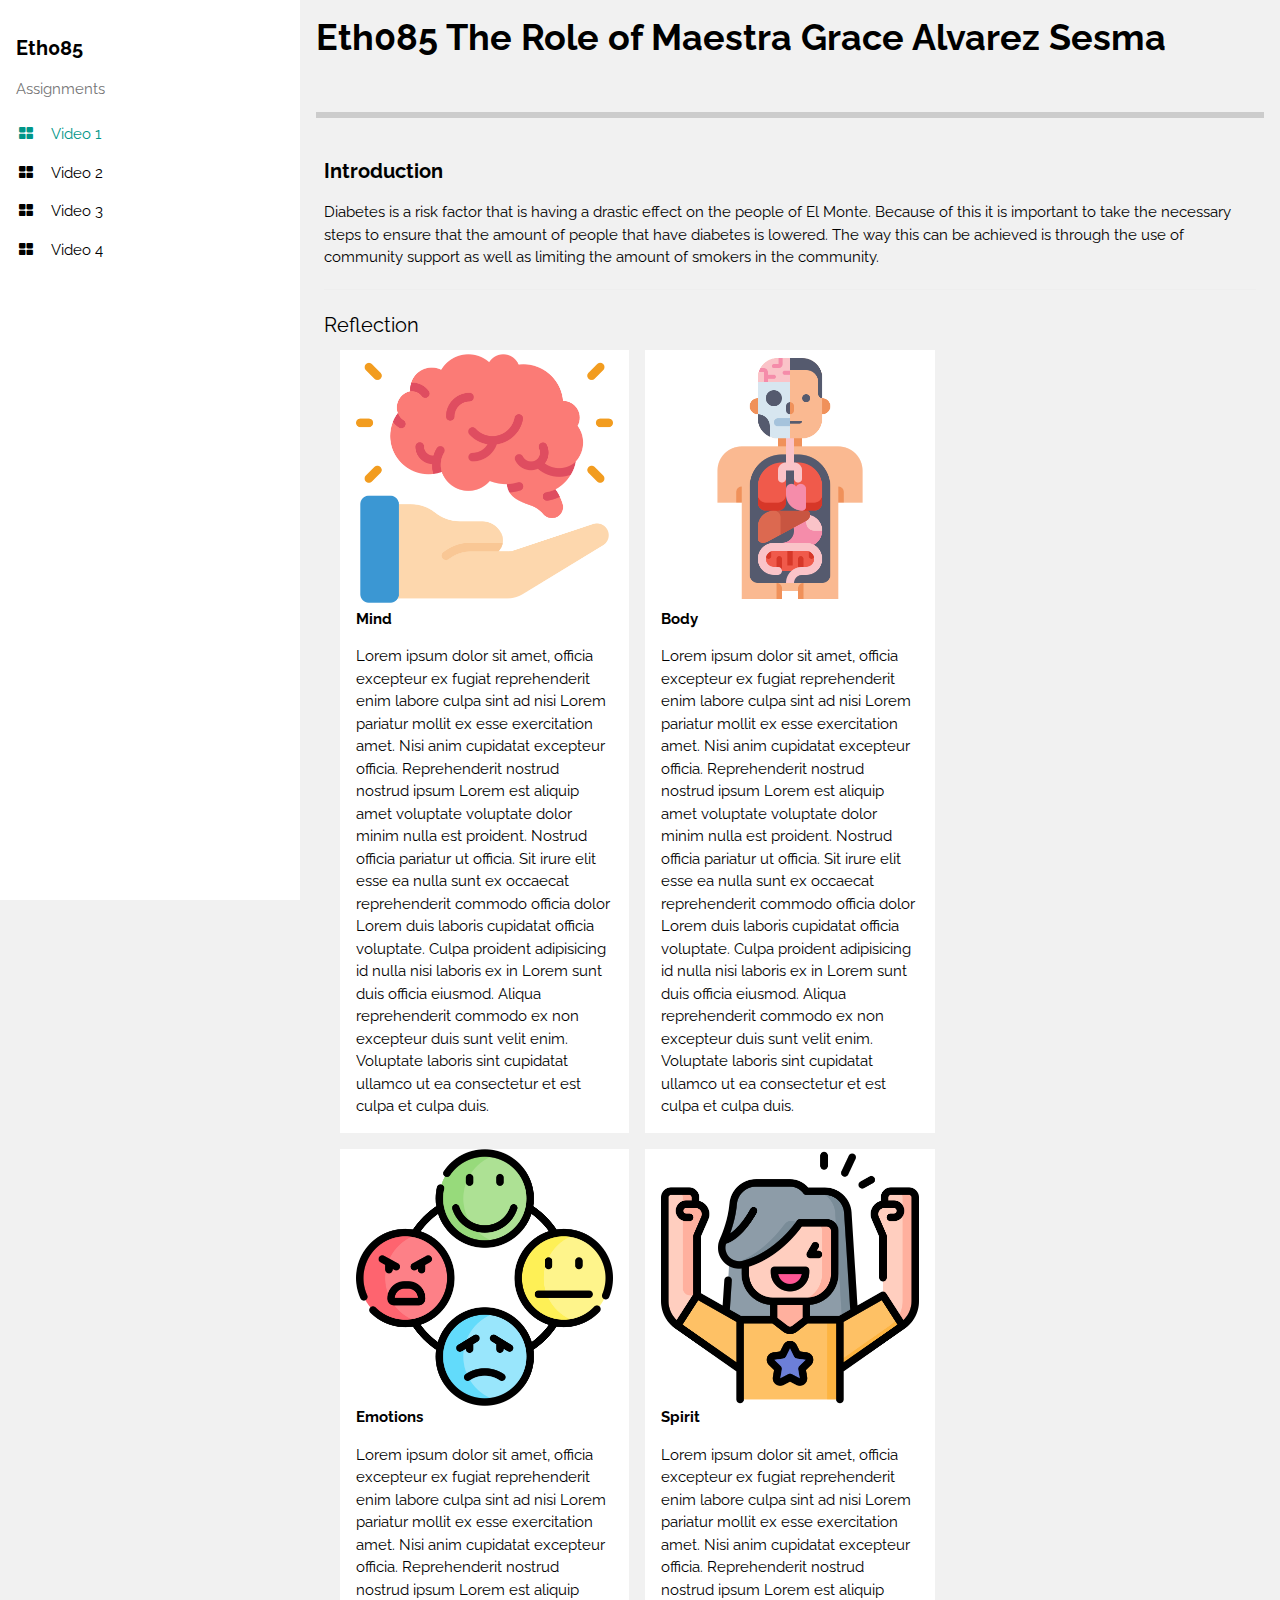
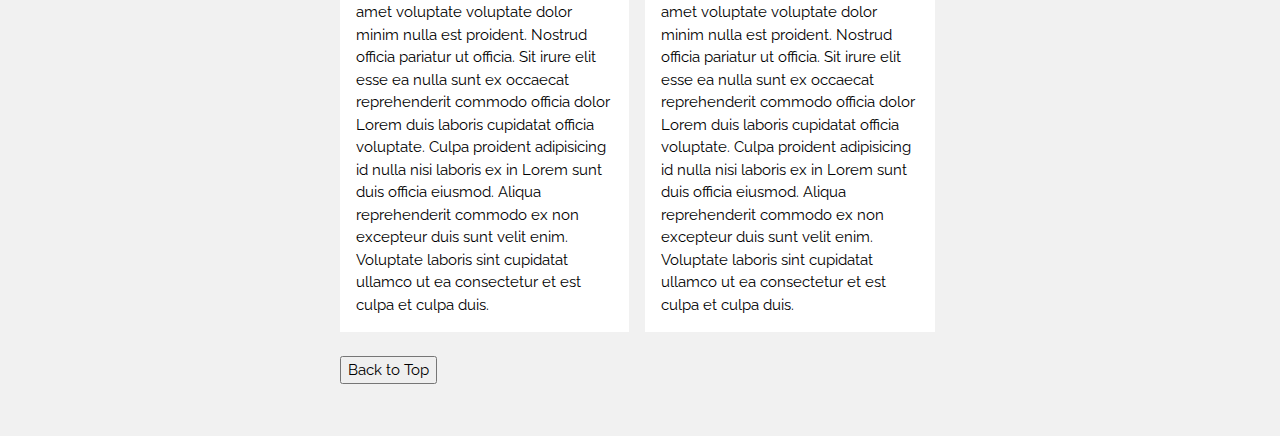
==== index.html @ fb4cabe8 "added starter files" ====
<!DOCTYPE html>
<html>
<head>
<title>Eth085 The Role of Maestra Grace Alvarez Sesma</title>
<meta charset="UTF-8">
<meta name="viewport" content="width=device-width, initial-scale=1">
<link rel="stylesheet" href="style.css">
<link rel="stylesheet" href="https://fonts.googleapis.com/css?family=Raleway">
<link rel="stylesheet" href="https://cdnjs.cloudflare.com/ajax/libs/font-awesome/4.7.0/css/font-awesome.min.css">
<style>
body,h1,h2,h3,h4,h5,h6 {font-family: "Raleway", sans-serif}
</style>
</head>
<body class="w3-light-grey w3-content" style="max-width:1600px">

<!-- Sidebar/menu -->
<nav class="w3-sidebar w3-collapse w3-white w3-animate-left" style="z-index:3;width:300px;" id="mySidebar"><br>
  <div class="w3-container">
    <a href="#" onclick="w3_close()" class="w3-hide-large w3-right w3-jumbo w3-padding w3-hover-grey" title="close menu">
      <i class="fa fa-remove"></i>
    </a>
    <h4><b>Eth085</b></h4>
    <p class="w3-text-grey">Assignments</p>
  </div>
  <div class="w3-bar-block">

<a href="index.html" onclick="w3_close()" class="w3-bar-item w3-button w3-padding w3-text-teal"><i class="fa fa-th-large fa-fw w3-margin-right"></i>Video 1</a> 

<a href="page2.html" onclick="w3_close()" class="w3-bar-item w3-button w3-padding"><i class="fa fa-th-large fa-fw w3-margin-right"></i>Video 2</a> 

<a href="page3.html" onclick="w3_close()" class="w3-bar-item w3-button w3-padding"><i class="fa fa-th-large fa-fw w3-margin-right"></i>Video 3</a> 

<a href="page4.html" onclick="w3_close()" class="w3-bar-item w3-button w3-padding"><i class="fa fa-th-large fa-fw w3-margin-right"></i>Video 4</a> 

  </div>

</nav>

<!-- Overlay effect when opening sidebar on small screens -->
<div class="w3-overlay w3-hide-large w3-animate-opacity" onclick="w3_close()" style="cursor:pointer" title="close side menu" id="myOverlay"></div>

<!-- !PAGE CONTENT! -->
<div class="w3-main" style="margin-left:300px">

  <!-- Header -->
  <header id="portfolio">
    <span class="w3-button w3-hide-large w3-xxlarge w3-hover-text-grey" onclick="w3_open()"><i class="fa fa-bars"></i></span>
    <div class="w3-container">
    <h1><b> Eth085 The Role of Maestra Grace Alvarez Sesma </b></h1>
    <div class="w3-section w3-bottombar w3-padding-16">
    </div>
    </div>
  </header>
  

  <div class="w3-container w3-padding-large" style="margin-bottom:32px">
    <h4><b>Introduction
    </b></h4>
    <p>Diabetes is a risk factor that is having a drastic effect on the people of El Monte. Because of this it is important to take the necessary steps to ensure that the amount of people that have diabetes is lowered. The way this can be achieved is through the use of community support as well as limiting the amount of smokers in the community.</p>

    <hr>
    







<h4>Reflection</h4>


    <div class="w3-row-padding">
<div class="w3-third w3-container w3-margin-bottom">
	
<img src="img/brain.png" alt="" style="width:100%" class="w3-hover-opacity w3-container w3-white" >

<div class="w3-container w3-white"

	<p><b>Mind</b></p>
	<p>Lorem ipsum dolor sit amet, officia excepteur ex fugiat reprehenderit enim labore culpa sint ad nisi Lorem pariatur mollit ex esse exercitation amet. Nisi anim cupidatat excepteur officia. Reprehenderit nostrud nostrud ipsum Lorem est aliquip amet voluptate voluptate dolor minim nulla est proident. Nostrud officia pariatur ut officia. Sit irure elit esse ea nulla sunt ex occaecat reprehenderit commodo officia dolor Lorem duis laboris cupidatat officia voluptate. Culpa proident adipisicing id nulla nisi laboris ex in Lorem sunt duis officia eiusmod. Aliqua reprehenderit commodo ex non excepteur duis sunt velit enim. Voluptate laboris sint cupidatat ullamco ut ea consectetur et est culpa et culpa duis.</p>

</div>

</div>







<div class="w3-third w3-container w3-margin-bottom">
	
<img src="img/anatomy.png" alt="" style="width:100%" class="w3-hover-opacity w3-container w3-white" >

<div class="w3-container w3-white"

	<p><b>Body</b></p>
	<p>Lorem ipsum dolor sit amet, officia excepteur ex fugiat reprehenderit enim labore culpa sint ad nisi Lorem pariatur mollit ex esse exercitation amet. Nisi anim cupidatat excepteur officia. Reprehenderit nostrud nostrud ipsum Lorem est aliquip amet voluptate voluptate dolor minim nulla est proident. Nostrud officia pariatur ut officia. Sit irure elit esse ea nulla sunt ex occaecat reprehenderit commodo officia dolor Lorem duis laboris cupidatat officia voluptate. Culpa proident adipisicing id nulla nisi laboris ex in Lorem sunt duis officia eiusmod. Aliqua reprehenderit commodo ex non excepteur duis sunt velit enim. Voluptate laboris sint cupidatat ullamco ut ea consectetur et est culpa et culpa duis.</p>

</div>

</div>
    </div>




    <div class="w3-row-padding">
<div class="w3-third w3-container w3-margin-bottom">
	
<img src="img/emotion.png" alt="" style="width:100%" class="w3-hover-opacity w3-container w3-white" >

<div class="w3-container w3-white"

	<p><b>Emotions</b></p>
	<p>Lorem ipsum dolor sit amet, officia excepteur ex fugiat reprehenderit enim labore culpa sint ad nisi Lorem pariatur mollit ex esse exercitation amet. Nisi anim cupidatat excepteur officia. Reprehenderit nostrud nostrud ipsum Lorem est aliquip amet voluptate voluptate dolor minim nulla est proident. Nostrud officia pariatur ut officia. Sit irure elit esse ea nulla sunt ex occaecat reprehenderit commodo officia dolor Lorem duis laboris cupidatat officia voluptate. Culpa proident adipisicing id nulla nisi laboris ex in Lorem sunt duis officia eiusmod. Aliqua reprehenderit commodo ex non excepteur duis sunt velit enim. Voluptate laboris sint cupidatat ullamco ut ea consectetur et est culpa et culpa duis.</p>

</div>

</div>







<div class="w3-third w3-container w3-margin-bottom">
	
<img src="img/spirit.png" alt="" style="width:100%" class="w3-hover-opacity w3-container w3-white" >

<div class="w3-container w3-white"

	<p><b>Spirit</b></p>
	<p>Lorem ipsum dolor sit amet, officia excepteur ex fugiat reprehenderit enim labore culpa sint ad nisi Lorem pariatur mollit ex esse exercitation amet. Nisi anim cupidatat excepteur officia. Reprehenderit nostrud nostrud ipsum Lorem est aliquip amet voluptate voluptate dolor minim nulla est proident. Nostrud officia pariatur ut officia. Sit irure elit esse ea nulla sunt ex occaecat reprehenderit commodo officia dolor Lorem duis laboris cupidatat officia voluptate. Culpa proident adipisicing id nulla nisi laboris ex in Lorem sunt duis officia eiusmod. Aliqua reprehenderit commodo ex non excepteur duis sunt velit enim. Voluptate laboris sint cupidatat ullamco ut ea consectetur et est culpa et culpa duis.</p>

		</div>

	</div>
</div>

    
    
  
  <!-- Footer -->
 <footer>
      <a href="#portfolio" onclick="w3_close()" class="w3-bar-item w3-button w3-padding"><button>Back to Top</button></a> 
 </footer>

<!-- End page content -->
</div>

<script>
// Script to open and close sidebar
function w3_open() {
    document.getElementById("mySidebar").style.display = "block";
    document.getElementById("myOverlay").style.display = "block";
}
 
function w3_close() {
    document.getElementById("mySidebar").style.display = "none";
    document.getElementById("myOverlay").style.display = "none";
}
</script>

</body>
</html>
---- style.css ----
/* W3.CSS 4.15 December 2020 by Jan Egil and Borge Refsnes */
html{box-sizing:border-box}*,*:before,*:after{box-sizing:inherit}
/* Extract from normalize.css by Nicolas Gallagher and Jonathan Neal git.io/normalize */
html{-ms-text-size-adjust:100%;-webkit-text-size-adjust:100%}body{margin:0}
article,aside,details,figcaption,figure,footer,header,main,menu,nav,section{display:block}summary{display:list-item}
audio,canvas,progress,video{display:inline-block}progress{vertical-align:baseline}
audio:not([controls]){display:none;height:0}[hidden],template{display:none}
a{background-color:transparent}a:active,a:hover{outline-width:0}
abbr[title]{border-bottom:none;text-decoration:underline;text-decoration:underline dotted}
b,strong{font-weight:bolder}dfn{font-style:italic}mark{background:#ff0;color:#000}
small{font-size:80%}sub,sup{font-size:75%;line-height:0;position:relative;vertical-align:baseline}
sub{bottom:-0.25em}sup{top:-0.5em}figure{margin:1em 40px}img{border-style:none}
code,kbd,pre,samp{font-family:monospace,monospace;font-size:1em}hr{box-sizing:content-box;height:0;overflow:visible}
button,input,select,textarea,optgroup{font:inherit;margin:0}optgroup{font-weight:bold}
button,input{overflow:visible}button,select{text-transform:none}
button,[type=button],[type=reset],[type=submit]{-webkit-appearance:button}
button::-moz-focus-inner,[type=button]::-moz-focus-inner,[type=reset]::-moz-focus-inner,[type=submit]::-moz-focus-inner{border-style:none;padding:0}
button:-moz-focusring,[type=button]:-moz-focusring,[type=reset]:-moz-focusring,[type=submit]:-moz-focusring{outline:1px dotted ButtonText}
fieldset{border:1px solid #c0c0c0;margin:0 2px;padding:.35em .625em .75em}
legend{color:inherit;display:table;max-width:100%;padding:0;white-space:normal}textarea{overflow:auto}
[type=checkbox],[type=radio]{padding:0}
[type=number]::-webkit-inner-spin-button,[type=number]::-webkit-outer-spin-button{height:auto}
[type=search]{-webkit-appearance:textfield;outline-offset:-2px}
[type=search]::-webkit-search-decoration{-webkit-appearance:none}
::-webkit-file-upload-button{-webkit-appearance:button;font:inherit}
/* End extract */
html,body{font-family:Verdana,sans-serif;font-size:15px;line-height:1.5}html{overflow-x:hidden}
h1{font-size:36px}h2{font-size:30px}h3{font-size:24px}h4{font-size:20px}h5{font-size:18px}h6{font-size:16px}
.w3-serif{font-family:serif}.w3-sans-serif{font-family:sans-serif}.w3-cursive{font-family:cursive}.w3-monospace{font-family:monospace}
h1,h2,h3,h4,h5,h6{font-family:"Segoe UI",Arial,sans-serif;font-weight:400;margin:10px 0}.w3-wide{letter-spacing:4px}
hr{border:0;border-top:1px solid #eee;margin:20px 0}
.w3-image{max-width:100%;height:auto}img{vertical-align:middle}a{color:inherit}
.w3-table,.w3-table-all{border-collapse:collapse;border-spacing:0;width:100%;display:table}.w3-table-all{border:1px solid #ccc}
.w3-bordered tr,.w3-table-all tr{border-bottom:1px solid #ddd}.w3-striped tbody tr:nth-child(even){background-color:#f1f1f1}
.w3-table-all tr:nth-child(odd){background-color:#fff}.w3-table-all tr:nth-child(even){background-color:#f1f1f1}
.w3-hoverable tbody tr:hover,.w3-ul.w3-hoverable li:hover{background-color:#ccc}.w3-centered tr th,.w3-centered tr td{text-align:center}
.w3-table td,.w3-table th,.w3-table-all td,.w3-table-all th{padding:8px 8px;display:table-cell;text-align:left;vertical-align:top}
.w3-table th:first-child,.w3-table td:first-child,.w3-table-all th:first-child,.w3-table-all td:first-child{padding-left:16px}
.w3-btn,.w3-button{border:none;display:inline-block;padding:8px 16px;vertical-align:middle;overflow:hidden;text-decoration:none;color:inherit;background-color:inherit;text-align:center;cursor:pointer;white-space:nowrap}
.w3-btn:hover{box-shadow:0 8px 16px 0 rgba(0,0,0,0.2),0 6px 20px 0 rgba(0,0,0,0.19)}
.w3-btn,.w3-button{-webkit-touch-callout:none;-webkit-user-select:none;-khtml-user-select:none;-moz-user-select:none;-ms-user-select:none;user-select:none}   
.w3-disabled,.w3-btn:disabled,.w3-button:disabled{cursor:not-allowed;opacity:0.3}.w3-disabled *,:disabled *{pointer-events:none}
.w3-btn.w3-disabled:hover,.w3-btn:disabled:hover{box-shadow:none}
.w3-badge,.w3-tag{background-color:#000;color:#fff;display:inline-block;padding-left:8px;padding-right:8px;text-align:center}.w3-badge{border-radius:50%}
.w3-ul{list-style-type:none;padding:0;margin:0}.w3-ul li{padding:8px 16px;border-bottom:1px solid #ddd}.w3-ul li:last-child{border-bottom:none}
.w3-tooltip,.w3-display-container{position:relative}.w3-tooltip .w3-text{display:none}.w3-tooltip:hover .w3-text{display:inline-block}
.w3-ripple:active{opacity:0.5}.w3-ripple{transition:opacity 0s}
.w3-input{padding:8px;display:block;border:none;border-bottom:1px solid #ccc;width:100%}
.w3-select{padding:9px 0;width:100%;border:none;border-bottom:1px solid #ccc}
.w3-dropdown-click,.w3-dropdown-hover{position:relative;display:inline-block;cursor:pointer}
.w3-dropdown-hover:hover .w3-dropdown-content{display:block}
.w3-dropdown-hover:first-child,.w3-dropdown-click:hover{background-color:#ccc;color:#000}
.w3-dropdown-hover:hover > .w3-button:first-child,.w3-dropdown-click:hover > .w3-button:first-child{background-color:#ccc;color:#000}
.w3-dropdown-content{cursor:auto;color:#000;background-color:#fff;display:none;position:absolute;min-width:160px;margin:0;padding:0;z-index:1}
.w3-check,.w3-radio{width:24px;height:24px;position:relative;top:6px}
.w3-sidebar{height:100%;width:200px;background-color:#fff;position:fixed!important;z-index:1;overflow:auto}
.w3-bar-block .w3-dropdown-hover,.w3-bar-block .w3-dropdown-click{width:100%}
.w3-bar-block .w3-dropdown-hover .w3-dropdown-content,.w3-bar-block .w3-dropdown-click .w3-dropdown-content{min-width:100%}
.w3-bar-block .w3-dropdown-hover .w3-button,.w3-bar-block .w3-dropdown-click .w3-button{width:100%;text-align:left;padding:8px 16px}
.w3-main,#main{transition:margin-left .4s}
.w3-modal{z-index:3;display:none;padding-top:100px;position:fixed;left:0;top:0;width:100%;height:100%;overflow:auto;background-color:rgb(0,0,0);background-color:rgba(0,0,0,0.4)}
.w3-modal-content{margin:auto;background-color:#fff;position:relative;padding:0;outline:0;width:600px}
.w3-bar{width:100%;overflow:hidden}.w3-center .w3-bar{display:inline-block;width:auto}
.w3-bar .w3-bar-item{padding:8px 16px;float:left;width:auto;border:none;display:block;outline:0}
.w3-bar .w3-dropdown-hover,.w3-bar .w3-dropdown-click{position:static;float:left}
.w3-bar .w3-button{white-space:normal}
.w3-bar-block .w3-bar-item{width:100%;display:block;padding:8px 16px;text-align:left;border:none;white-space:normal;float:none;outline:0}
.w3-bar-block.w3-center .w3-bar-item{text-align:center}.w3-block{display:block;width:100%}
.w3-responsive{display:block;overflow-x:auto}
.w3-container:after,.w3-container:before,.w3-panel:after,.w3-panel:before,.w3-row:after,.w3-row:before,.w3-row-padding:after,.w3-row-padding:before,
.w3-cell-row:before,.w3-cell-row:after,.w3-clear:after,.w3-clear:before,.w3-bar:before,.w3-bar:after{content:"";display:table;clear:both}
.w3-col,.w3-half,.w3-third,.w3-twothird,.w3-threequarter,.w3-quarter{float:left;width:100%}
.w3-col.s1{width:8.33333%}.w3-col.s2{width:16.66666%}.w3-col.s3{width:24.99999%}.w3-col.s4{width:33.33333%}
.w3-col.s5{width:41.66666%}.w3-col.s6{width:49.99999%}.w3-col.s7{width:58.33333%}.w3-col.s8{width:66.66666%}
.w3-col.s9{width:74.99999%}.w3-col.s10{width:83.33333%}.w3-col.s11{width:91.66666%}.w3-col.s12{width:99.99999%}
@media (min-width:601px){.w3-col.m1{width:8.33333%}.w3-col.m2{width:16.66666%}.w3-col.m3,.w3-quarter{width:24.99999%}.w3-col.m4,.w3-third{width:33.33333%}
.w3-col.m5{width:41.66666%}.w3-col.m6,.w3-half{width:49.99999%}.w3-col.m7{width:58.33333%}.w3-col.m8,.w3-twothird{width:66.66666%}
.w3-col.m9,.w3-threequarter{width:74.99999%}.w3-col.m10{width:83.33333%}.w3-col.m11{width:91.66666%}.w3-col.m12{width:99.99999%}}
@media (min-width:993px){.w3-col.l1{width:8.33333%}.w3-col.l2{width:16.66666%}.w3-col.l3{width:24.99999%}.w3-col.l4{width:33.33333%}
.w3-col.l5{width:41.66666%}.w3-col.l6{width:49.99999%}.w3-col.l7{width:58.33333%}.w3-col.l8{width:66.66666%}
.w3-col.l9{width:74.99999%}.w3-col.l10{width:83.33333%}.w3-col.l11{width:91.66666%}.w3-col.l12{width:99.99999%}}
.w3-rest{overflow:hidden}.w3-stretch{margin-left:-16px;margin-right:-16px}
.w3-content,.w3-auto{margin-left:auto;margin-right:auto}.w3-content{max-width:980px}.w3-auto{max-width:1140px}
.w3-cell-row{display:table;width:100%}.w3-cell{display:table-cell}
.w3-cell-top{vertical-align:top}.w3-cell-middle{vertical-align:middle}.w3-cell-bottom{vertical-align:bottom}
.w3-hide{display:none!important}.w3-show-block,.w3-show{display:block!important}.w3-show-inline-block{display:inline-block!important}
@media (max-width:1205px){.w3-auto{max-width:95%}}
@media (max-width:600px){.w3-modal-content{margin:0 10px;width:auto!important}.w3-modal{padding-top:30px}
.w3-dropdown-hover.w3-mobile .w3-dropdown-content,.w3-dropdown-click.w3-mobile .w3-dropdown-content{position:relative}	
.w3-hide-small{display:none!important}.w3-mobile{display:block;width:100%!important}.w3-bar-item.w3-mobile,.w3-dropdown-hover.w3-mobile,.w3-dropdown-click.w3-mobile{text-align:center}
.w3-dropdown-hover.w3-mobile,.w3-dropdown-hover.w3-mobile .w3-btn,.w3-dropdown-hover.w3-mobile .w3-button,.w3-dropdown-click.w3-mobile,.w3-dropdown-click.w3-mobile .w3-btn,.w3-dropdown-click.w3-mobile .w3-button{width:100%}}
@media (max-width:768px){.w3-modal-content{width:500px}.w3-modal{padding-top:50px}}
@media (min-width:993px){.w3-modal-content{width:900px}.w3-hide-large{display:none!important}.w3-sidebar.w3-collapse{display:block!important}}
@media (max-width:992px) and (min-width:601px){.w3-hide-medium{display:none!important}}
@media (max-width:992px){.w3-sidebar.w3-collapse{display:none}.w3-main{margin-left:0!important;margin-right:0!important}.w3-auto{max-width:100%}}
.w3-top,.w3-bottom{position:fixed;width:100%;z-index:1}.w3-top{top:0}.w3-bottom{bottom:0}
.w3-overlay{position:fixed;display:none;width:100%;height:100%;top:0;left:0;right:0;bottom:0;background-color:rgba(0,0,0,0.5);z-index:2}
.w3-display-topleft{position:absolute;left:0;top:0}.w3-display-topright{position:absolute;right:0;top:0}
.w3-display-bottomleft{position:absolute;left:0;bottom:0}.w3-display-bottomright{position:absolute;right:0;bottom:0}
.w3-display-middle{position:absolute;top:50%;left:50%;transform:translate(-50%,-50%);-ms-transform:translate(-50%,-50%)}
.w3-display-left{position:absolute;top:50%;left:0%;transform:translate(0%,-50%);-ms-transform:translate(-0%,-50%)}
.w3-display-right{position:absolute;top:50%;right:0%;transform:translate(0%,-50%);-ms-transform:translate(0%,-50%)}
.w3-display-topmiddle{position:absolute;left:50%;top:0;transform:translate(-50%,0%);-ms-transform:translate(-50%,0%)}
.w3-display-bottommiddle{position:absolute;left:50%;bottom:0;transform:translate(-50%,0%);-ms-transform:translate(-50%,0%)}
.w3-display-container:hover .w3-display-hover{display:block}.w3-display-container:hover span.w3-display-hover{display:inline-block}.w3-display-hover{display:none}
.w3-display-position{position:absolute}
.w3-circle{border-radius:50%}
.w3-round-small{border-radius:2px}.w3-round,.w3-round-medium{border-radius:4px}.w3-round-large{border-radius:8px}.w3-round-xlarge{border-radius:16px}.w3-round-xxlarge{border-radius:32px}
.w3-row-padding,.w3-row-padding>.w3-half,.w3-row-padding>.w3-third,.w3-row-padding>.w3-twothird,.w3-row-padding>.w3-threequarter,.w3-row-padding>.w3-quarter,.w3-row-padding>.w3-col{padding:0 8px}
.w3-container,.w3-panel{padding:0.01em 16px}.w3-panel{margin-top:16px;margin-bottom:16px}
.w3-code,.w3-codespan{font-family:Consolas,"courier new";font-size:16px}
.w3-code{width:auto;background-color:#fff;padding:8px 12px;border-left:4px solid #4CAF50;word-wrap:break-word}
.w3-codespan{color:crimson;background-color:#f1f1f1;padding-left:4px;padding-right:4px;font-size:110%}
.w3-card,.w3-card-2{box-shadow:0 2px 5px 0 rgba(0,0,0,0.16),0 2px 10px 0 rgba(0,0,0,0.12)}
.w3-card-4,.w3-hover-shadow:hover{box-shadow:0 4px 10px 0 rgba(0,0,0,0.2),0 4px 20px 0 rgba(0,0,0,0.19)}
.w3-spin{animation:w3-spin 2s infinite linear}@keyframes w3-spin{0%{transform:rotate(0deg)}100%{transform:rotate(359deg)}}
.w3-animate-fading{animation:fading 10s infinite}@keyframes fading{0%{opacity:0}50%{opacity:1}100%{opacity:0}}
.w3-animate-opacity{animation:opac 0.8s}@keyframes opac{from{opacity:0} to{opacity:1}}
.w3-animate-top{position:relative;animation:animatetop 0.4s}@keyframes animatetop{from{top:-300px;opacity:0} to{top:0;opacity:1}}
.w3-animate-left{position:relative;animation:animateleft 0.4s}@keyframes animateleft{from{left:-300px;opacity:0} to{left:0;opacity:1}}
.w3-animate-right{position:relative;animation:animateright 0.4s}@keyframes animateright{from{right:-300px;opacity:0} to{right:0;opacity:1}}
.w3-animate-bottom{position:relative;animation:animatebottom 0.4s}@keyframes animatebottom{from{bottom:-300px;opacity:0} to{bottom:0;opacity:1}}
.w3-animate-zoom {animation:animatezoom 0.6s}@keyframes animatezoom{from{transform:scale(0)} to{transform:scale(1)}}
.w3-animate-input{transition:width 0.4s ease-in-out}.w3-animate-input:focus{width:100%!important}
.w3-opacity,.w3-hover-opacity:hover{opacity:0.60}.w3-opacity-off,.w3-hover-opacity-off:hover{opacity:1}
.w3-opacity-max{opacity:0.25}.w3-opacity-min{opacity:0.75}
.w3-greyscale-max,.w3-grayscale-max,.w3-hover-greyscale:hover,.w3-hover-grayscale:hover{filter:grayscale(100%)}
.w3-greyscale,.w3-grayscale{filter:grayscale(75%)}.w3-greyscale-min,.w3-grayscale-min{filter:grayscale(50%)}
.w3-sepia{filter:sepia(75%)}.w3-sepia-max,.w3-hover-sepia:hover{filter:sepia(100%)}.w3-sepia-min{filter:sepia(50%)}
.w3-tiny{font-size:10px!important}.w3-small{font-size:12px!important}.w3-medium{font-size:15px!important}.w3-large{font-size:18px!important}
.w3-xlarge{font-size:24px!important}.w3-xxlarge{font-size:36px!important}.w3-xxxlarge{font-size:48px!important}.w3-jumbo{font-size:64px!important}
.w3-left-align{text-align:left!important}.w3-right-align{text-align:right!important}.w3-justify{text-align:justify!important}.w3-center{text-align:center!important}
.w3-border-0{border:0!important}.w3-border{border:1px solid #ccc!important}
.w3-border-top{border-top:1px solid #ccc!important}.w3-border-bottom{border-bottom:1px solid #ccc!important}
.w3-border-left{border-left:1px solid #ccc!important}.w3-border-right{border-right:1px solid #ccc!important}
.w3-topbar{border-top:6px solid #ccc!important}.w3-bottombar{border-bottom:6px solid #ccc!important}
.w3-leftbar{border-left:6px solid #ccc!important}.w3-rightbar{border-right:6px solid #ccc!important}
.w3-section,.w3-code{margin-top:16px!important;margin-bottom:16px!important}
.w3-margin{margin:16px!important}.w3-margin-top{margin-top:16px!important}.w3-margin-bottom{margin-bottom:16px!important}
.w3-margin-left{margin-left:16px!important}.w3-margin-right{margin-right:16px!important}
.w3-padding-small{padding:4px 8px!important}.w3-padding{padding:8px 16px!important}.w3-padding-large{padding:12px 24px!important}
.w3-padding-16{padding-top:16px!important;padding-bottom:16px!important}.w3-padding-24{padding-top:24px!important;padding-bottom:24px!important}
.w3-padding-32{padding-top:32px!important;padding-bottom:32px!important}.w3-padding-48{padding-top:48px!important;padding-bottom:48px!important}
.w3-padding-64{padding-top:64px!important;padding-bottom:64px!important}
.w3-padding-top-64{padding-top:64px!important}.w3-padding-top-48{padding-top:48px!important}
.w3-padding-top-32{padding-top:32px!important}.w3-padding-top-24{padding-top:24px!important}
.w3-left{float:left!important}.w3-right{float:right!important}
.w3-button:hover{color:#000!important;background-color:#ccc!important}
.w3-transparent,.w3-hover-none:hover{background-color:transparent!important}
.w3-hover-none:hover{box-shadow:none!important}
/* Colors */
.w3-amber,.w3-hover-amber:hover{color:#000!important;background-color:#ffc107!important}
.w3-aqua,.w3-hover-aqua:hover{color:#000!important;background-color:#00ffff!important}
.w3-blue,.w3-hover-blue:hover{color:#fff!important;background-color:#2196F3!important}
.w3-light-blue,.w3-hover-light-blue:hover{color:#000!important;background-color:#87CEEB!important}
.w3-brown,.w3-hover-brown:hover{color:#fff!important;background-color:#795548!important}
.w3-cyan,.w3-hover-cyan:hover{color:#000!important;background-color:#00bcd4!important}
.w3-blue-grey,.w3-hover-blue-grey:hover,.w3-blue-gray,.w3-hover-blue-gray:hover{color:#fff!important;background-color:#607d8b!important}
.w3-green,.w3-hover-green:hover{color:#fff!important;background-color:#4CAF50!important}
.w3-light-green,.w3-hover-light-green:hover{color:#000!important;background-color:#8bc34a!important}
.w3-indigo,.w3-hover-indigo:hover{color:#fff!important;background-color:#3f51b5!important}
.w3-khaki,.w3-hover-khaki:hover{color:#000!important;background-color:#f0e68c!important}
.w3-lime,.w3-hover-lime:hover{color:#000!important;background-color:#cddc39!important}
.w3-orange,.w3-hover-orange:hover{color:#000!important;background-color:#ff9800!important}
.w3-deep-orange,.w3-hover-deep-orange:hover{color:#fff!important;background-color:#ff5722!important}
.w3-pink,.w3-hover-pink:hover{color:#fff!important;background-color:#e91e63!important}
.w3-purple,.w3-hover-purple:hover{color:#fff!important;background-color:#9c27b0!important}
.w3-deep-purple,.w3-hover-deep-purple:hover{color:#fff!important;background-color:#673ab7!important}
.w3-red,.w3-hover-red:hover{color:#fff!important;background-color:#f44336!important}
.w3-sand,.w3-hover-sand:hover{color:#000!important;background-color:#fdf5e6!important}
.w3-teal,.w3-hover-teal:hover{color:#fff!important;background-color:#009688!important}
.w3-yellow,.w3-hover-yellow:hover{color:#000!important;background-color:#ffeb3b!important}
.w3-white,.w3-hover-white:hover{color:#000!important;background-color:#fff!important}
.w3-black,.w3-hover-black:hover{color:#fff!important;background-color:#000!important}
.w3-grey,.w3-hover-grey:hover,.w3-gray,.w3-hover-gray:hover{color:#000!important;background-color:#9e9e9e!important}
.w3-light-grey,.w3-hover-light-grey:hover,.w3-light-gray,.w3-hover-light-gray:hover{color:#000!important;background-color:#f1f1f1!important}
.w3-dark-grey,.w3-hover-dark-grey:hover,.w3-dark-gray,.w3-hover-dark-gray:hover{color:#fff!important;background-color:#616161!important}
.w3-pale-red,.w3-hover-pale-red:hover{color:#000!important;background-color:#ffdddd!important}
.w3-pale-green,.w3-hover-pale-green:hover{color:#000!important;background-color:#ddffdd!important}
.w3-pale-yellow,.w3-hover-pale-yellow:hover{color:#000!important;background-color:#ffffcc!important}
.w3-pale-blue,.w3-hover-pale-blue:hover{color:#000!important;background-color:#ddffff!important}
.w3-text-amber,.w3-hover-text-amber:hover{color:#ffc107!important}
.w3-text-aqua,.w3-hover-text-aqua:hover{color:#00ffff!important}
.w3-text-blue,.w3-hover-text-blue:hover{color:#2196F3!important}
.w3-text-light-blue,.w3-hover-text-light-blue:hover{color:#87CEEB!important}
.w3-text-brown,.w3-hover-text-brown:hover{color:#795548!important}
.w3-text-cyan,.w3-hover-text-cyan:hover{color:#00bcd4!important}
.w3-text-blue-grey,.w3-hover-text-blue-grey:hover,.w3-text-blue-gray,.w3-hover-text-blue-gray:hover{color:#607d8b!important}
.w3-text-green,.w3-hover-text-green:hover{color:#4CAF50!important}
.w3-text-light-green,.w3-hover-text-light-green:hover{color:#8bc34a!important}
.w3-text-indigo,.w3-hover-text-indigo:hover{color:#3f51b5!important}
.w3-text-khaki,.w3-hover-text-khaki:hover{color:#b4aa50!important}
.w3-text-lime,.w3-hover-text-lime:hover{color:#cddc39!important}
.w3-text-orange,.w3-hover-text-orange:hover{color:#ff9800!important}
.w3-text-deep-orange,.w3-hover-text-deep-orange:hover{color:#ff5722!important}
.w3-text-pink,.w3-hover-text-pink:hover{color:#e91e63!important}
.w3-text-purple,.w3-hover-text-purple:hover{color:#9c27b0!important}
.w3-text-deep-purple,.w3-hover-text-deep-purple:hover{color:#673ab7!important}
.w3-text-red,.w3-hover-text-red:hover{color:#f44336!important}
.w3-text-sand,.w3-hover-text-sand:hover{color:#fdf5e6!important}
.w3-text-teal,.w3-hover-text-teal:hover{color:#009688!important}
.w3-text-yellow,.w3-hover-text-yellow:hover{color:#d2be0e!important}
.w3-text-white,.w3-hover-text-white:hover{color:#fff!important}
.w3-text-black,.w3-hover-text-black:hover{color:#000!important}
.w3-text-grey,.w3-hover-text-grey:hover,.w3-text-gray,.w3-hover-text-gray:hover{color:#757575!important}
.w3-text-light-grey,.w3-hover-text-light-grey:hover,.w3-text-light-gray,.w3-hover-text-light-gray:hover{color:#f1f1f1!important}
.w3-text-dark-grey,.w3-hover-text-dark-grey:hover,.w3-text-dark-gray,.w3-hover-text-dark-gray:hover{color:#3a3a3a!important}
.w3-border-amber,.w3-hover-border-amber:hover{border-color:#ffc107!important}
.w3-border-aqua,.w3-hover-border-aqua:hover{border-color:#00ffff!important}
.w3-border-blue,.w3-hover-border-blue:hover{border-color:#2196F3!important}
.w3-border-light-blue,.w3-hover-border-light-blue:hover{border-color:#87CEEB!important}
.w3-border-brown,.w3-hover-border-brown:hover{border-color:#795548!important}
.w3-border-cyan,.w3-hover-border-cyan:hover{border-color:#00bcd4!important}
.w3-border-blue-grey,.w3-hover-border-blue-grey:hover,.w3-border-blue-gray,.w3-hover-border-blue-gray:hover{border-color:#607d8b!important}
.w3-border-green,.w3-hover-border-green:hover{border-color:#4CAF50!important}
.w3-border-light-green,.w3-hover-border-light-green:hover{border-color:#8bc34a!important}
.w3-border-indigo,.w3-hover-border-indigo:hover{border-color:#3f51b5!important}
.w3-border-khaki,.w3-hover-border-khaki:hover{border-color:#f0e68c!important}
.w3-border-lime,.w3-hover-border-lime:hover{border-color:#cddc39!important}
.w3-border-orange,.w3-hover-border-orange:hover{border-color:#ff9800!important}
.w3-border-deep-orange,.w3-hover-border-deep-orange:hover{border-color:#ff5722!important}
.w3-border-pink,.w3-hover-border-pink:hover{border-color:#e91e63!important}
.w3-border-purple,.w3-hover-border-purple:hover{border-color:#9c27b0!important}
.w3-border-deep-purple,.w3-hover-border-deep-purple:hover{border-color:#673ab7!important}
.w3-border-red,.w3-hover-border-red:hover{border-color:#f44336!important}
.w3-border-sand,.w3-hover-border-sand:hover{border-color:#fdf5e6!important}
.w3-border-teal,.w3-hover-border-teal:hover{border-color:#009688!important}
.w3-border-yellow,.w3-hover-border-yellow:hover{border-color:#ffeb3b!important}
.w3-border-white,.w3-hover-border-white:hover{border-color:#fff!important}
.w3-border-black,.w3-hover-border-black:hover{border-color:#000!important}
.w3-border-grey,.w3-hover-border-grey:hover,.w3-border-gray,.w3-hover-border-gray:hover{border-color:#9e9e9e!important}
.w3-border-light-grey,.w3-hover-border-light-grey:hover,.w3-border-light-gray,.w3-hover-border-light-gray:hover{border-color:#f1f1f1!important}
.w3-border-dark-grey,.w3-hover-border-dark-grey:hover,.w3-border-dark-gray,.w3-hover-border-dark-gray:hover{border-color:#616161!important}
.w3-border-pale-red,.w3-hover-border-pale-red:hover{border-color:#ffe7e7!important}.w3-border-pale-green,.w3-hover-border-pale-green:hover{border-color:#e7ffe7!important}
.w3-border-pale-yellow,.w3-hover-border-pale-yellow:hover{border-color:#ffffcc!important}.w3-border-pale-blue,.w3-hover-border-pale-blue:hover{border-color:#e7ffff!important}









.main{
  transform: rotate(45deg);
  margin:100px;
}

.parent-div{
    width: 201px;
}

.parent-div div{
width:100px;
height: 100px;
display:block; 
    margin: -1px;
    position: relative;
    border: solid 1px;
}


.part1{
border-radius:100% 0 0 0 ;
float:left;
background-color: white;
}
.part2{
border-radius: 0 100% 0 0 ;
float:right;
background-color: yellow;
}
.part3{
border-radius:0 0 0 100% ;
float:left;
background-color: black;
}
.part4{
border-radius:0 0 100% 0;
float:right;
background-color: red;
}

.parent-div div span{
    position: absolute;
    transform: rotate(-45deg);
    font-size: 24px;

}
.parent-div .part1 span{
    top: 45px;
    left: 50px;

}
.parent-div .part2 span{
       top: 50px;
    left: 35px;

}


.parent-div .part3 span{
    top: 30%;
    left: 53%;

}
.parent-div .part4 span{
    top: 31px;
    left: 33px;

}










.moon {
  width: 100px;
  height: 100px;
  border: 2px solid #ffffff;
  border-radius: 50%;
  overflow: hidden;
  position: relative;
  background-color: #fff;
  transform: translateZ(0);
  
  &::before {
    content: " ";
    display: block;
    position: absolute;
    top: 0; left: 0;
    background-color: #222;
    width: 50%; height: 100%;
    animation: flip 2s 1s steps(2) infinite alternate;
  }
}

.disc {
  transform-style: preserve-3d;
  width: 100%;
  height: 100%;
  animation: rotate 4s linear infinite;
  
  &::before, &::after {
    content: " ";
    display: block;
    transform-style: preserve-3d;
    width: 100%;
    height: 100%;
    border-radius: 50%;
    transition: transform 4s;
    position: absolute;
    backface-visibility: hidden;
  }
  &::before {
    background-color: #222;
  }
  &::after {
    background-color: #fff;
    transform: rotateY(180deg);
  }
}

@keyframes rotate {
  0%   { transform: rotateY(0deg); }
  100% { transform: rotateY(360deg); }
}

@keyframes flip {
  0%   { left: 0; }
  100% { left: 100%; }
}
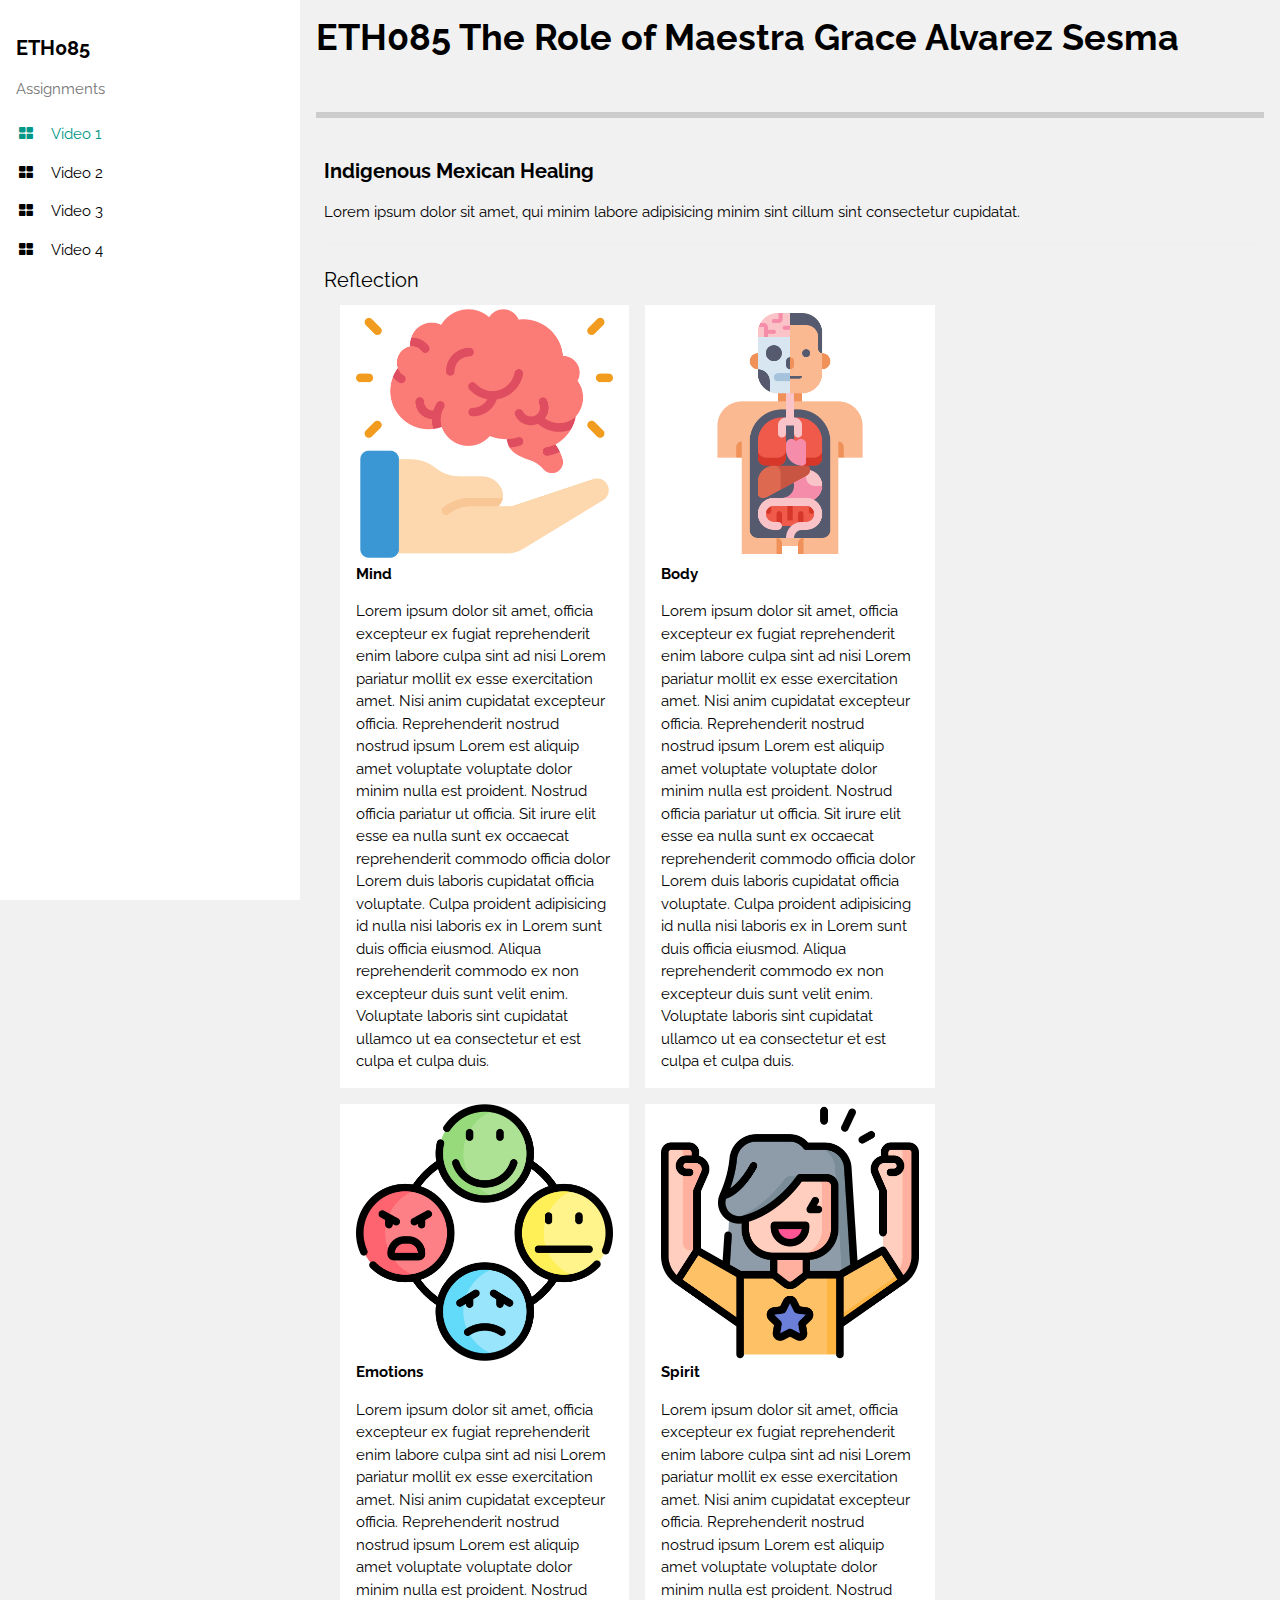
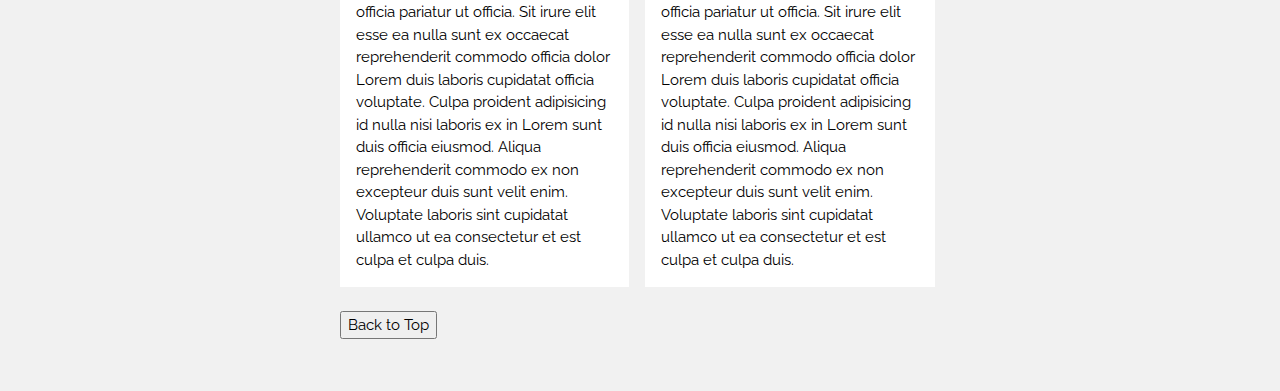
==== commit d3c7351f: "fixed the navbar and titles" ====
--- a/index.html
+++ b/index.html
@@ -20,7 +20,7 @@
     <a href="#" onclick="w3_close()" class="w3-hide-large w3-right w3-jumbo w3-padding w3-hover-grey" title="close menu">
       <i class="fa fa-remove"></i>
     </a>
-    <h4><b>Eth085</b></h4>
+    <h4><b>ETH085</b></h4>
     <p class="w3-text-grey">Assignments</p>
   </div>
   <div class="w3-bar-block">
@@ -31,7 +31,7 @@
 
 <a href="page3.html" onclick="w3_close()" class="w3-bar-item w3-button w3-padding"><i class="fa fa-th-large fa-fw w3-margin-right"></i>Video 3</a> 
 
-<a href="page4.html" onclick="w3_close()" class="w3-bar-item w3-button w3-padding"><i class="fa fa-th-large fa-fw w3-margin-right"></i>Video 4</a> 
+<a href="#" onclick="w3_close()" class="w3-bar-item w3-button w3-padding"><i class="fa fa-th-large fa-fw w3-margin-right"></i>Video 4</a> 
 
   </div>
 
@@ -47,7 +47,7 @@
   <header id="portfolio">
     <span class="w3-button w3-hide-large w3-xxlarge w3-hover-text-grey" onclick="w3_open()"><i class="fa fa-bars"></i></span>
     <div class="w3-container">
-    <h1><b> Eth085 The Role of Maestra Grace Alvarez Sesma </b></h1>
+    <h1><b> ETH085 The Role of Maestra Grace Alvarez Sesma </b></h1>
     <div class="w3-section w3-bottombar w3-padding-16">
     </div>
     </div>
@@ -55,9 +55,9 @@
   
 
   <div class="w3-container w3-padding-large" style="margin-bottom:32px">
-    <h4><b>Introduction
+    <h4><b>Indigenous Mexican Healing
     </b></h4>
-    <p>Diabetes is a risk factor that is having a drastic effect on the people of El Monte. Because of this it is important to take the necessary steps to ensure that the amount of people that have diabetes is lowered. The way this can be achieved is through the use of community support as well as limiting the amount of smokers in the community.</p>
+    <p>Lorem ipsum dolor sit amet, qui minim labore adipisicing minim sint cillum sint consectetur cupidatat.</p>
 
     <hr>
     
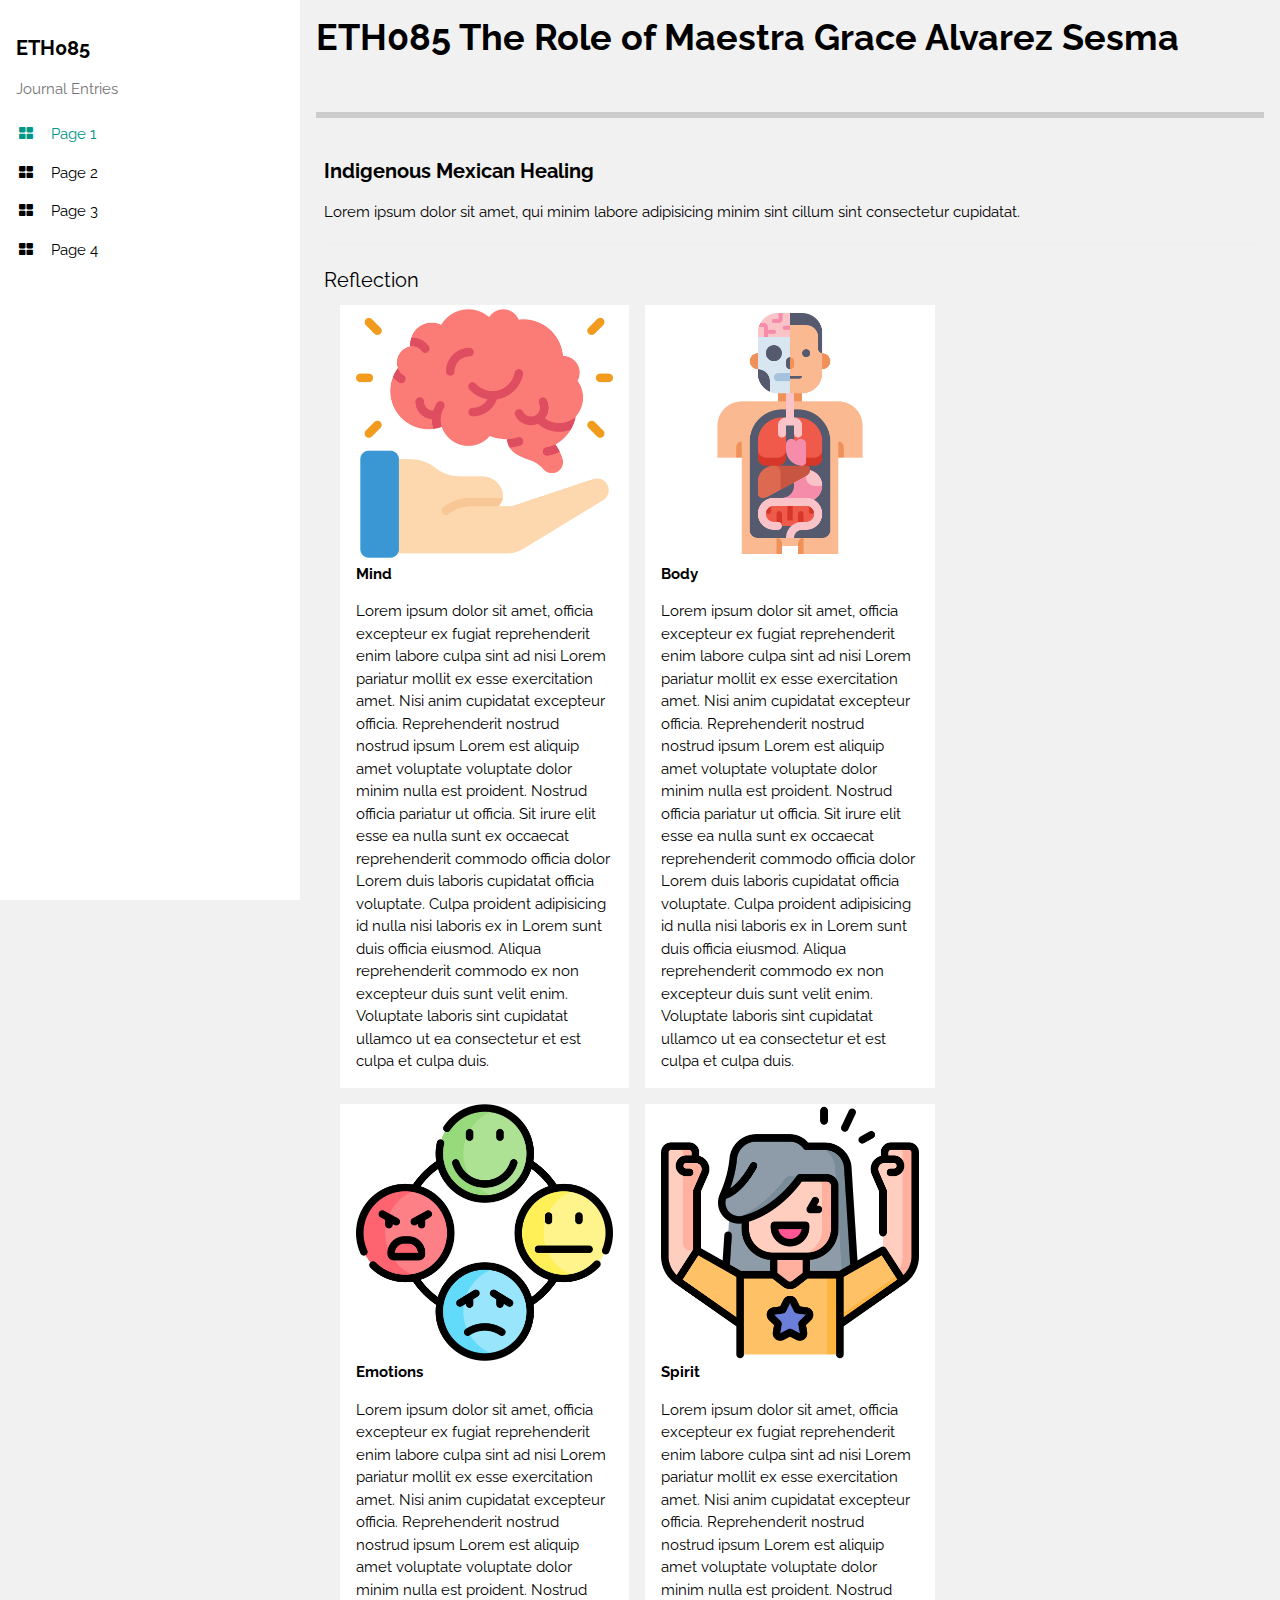
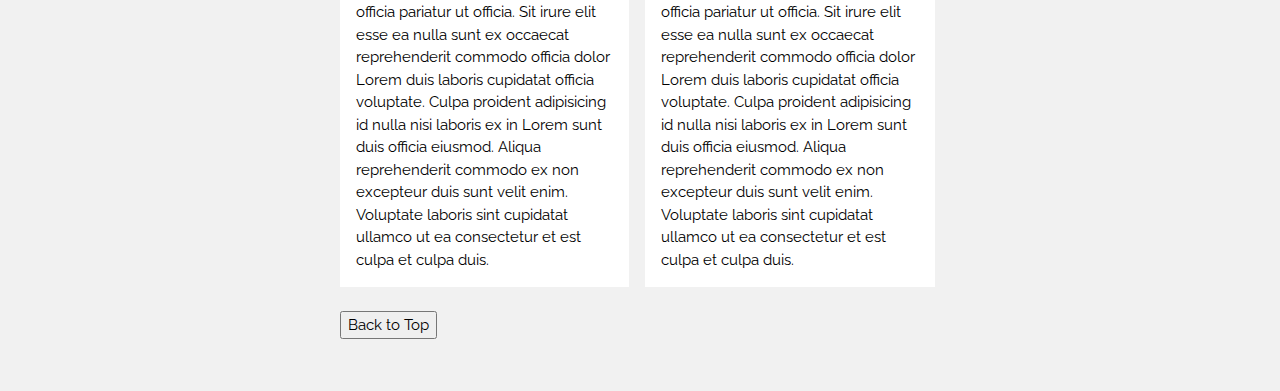
==== commit 54165550: "changed navbar names" ====
--- a/index.html
+++ b/index.html
@@ -21,17 +21,17 @@
       <i class="fa fa-remove"></i>
     </a>
     <h4><b>ETH085</b></h4>
-    <p class="w3-text-grey">Assignments</p>
+    <p class="w3-text-grey">Journal Entries</p>
   </div>
   <div class="w3-bar-block">
 
-<a href="index.html" onclick="w3_close()" class="w3-bar-item w3-button w3-padding w3-text-teal"><i class="fa fa-th-large fa-fw w3-margin-right"></i>Video 1</a> 
+<a href="index.html" onclick="w3_close()" class="w3-bar-item w3-button w3-padding w3-text-teal"><i class="fa fa-th-large fa-fw w3-margin-right"></i>Page 1</a> 
 
-<a href="page2.html" onclick="w3_close()" class="w3-bar-item w3-button w3-padding"><i class="fa fa-th-large fa-fw w3-margin-right"></i>Video 2</a> 
+<a href="page2.html" onclick="w3_close()" class="w3-bar-item w3-button w3-padding"><i class="fa fa-th-large fa-fw w3-margin-right"></i>Page 2</a> 
 
-<a href="page3.html" onclick="w3_close()" class="w3-bar-item w3-button w3-padding"><i class="fa fa-th-large fa-fw w3-margin-right"></i>Video 3</a> 
+<a href="page3.html" onclick="w3_close()" class="w3-bar-item w3-button w3-padding"><i class="fa fa-th-large fa-fw w3-margin-right"></i>Page 3</a> 
 
-<a href="#" onclick="w3_close()" class="w3-bar-item w3-button w3-padding"><i class="fa fa-th-large fa-fw w3-margin-right"></i>Video 4</a> 
+<a href="#" onclick="w3_close()" class="w3-bar-item w3-button w3-padding"><i class="fa fa-th-large fa-fw w3-margin-right"></i>Page 4</a> 
 
   </div>
 
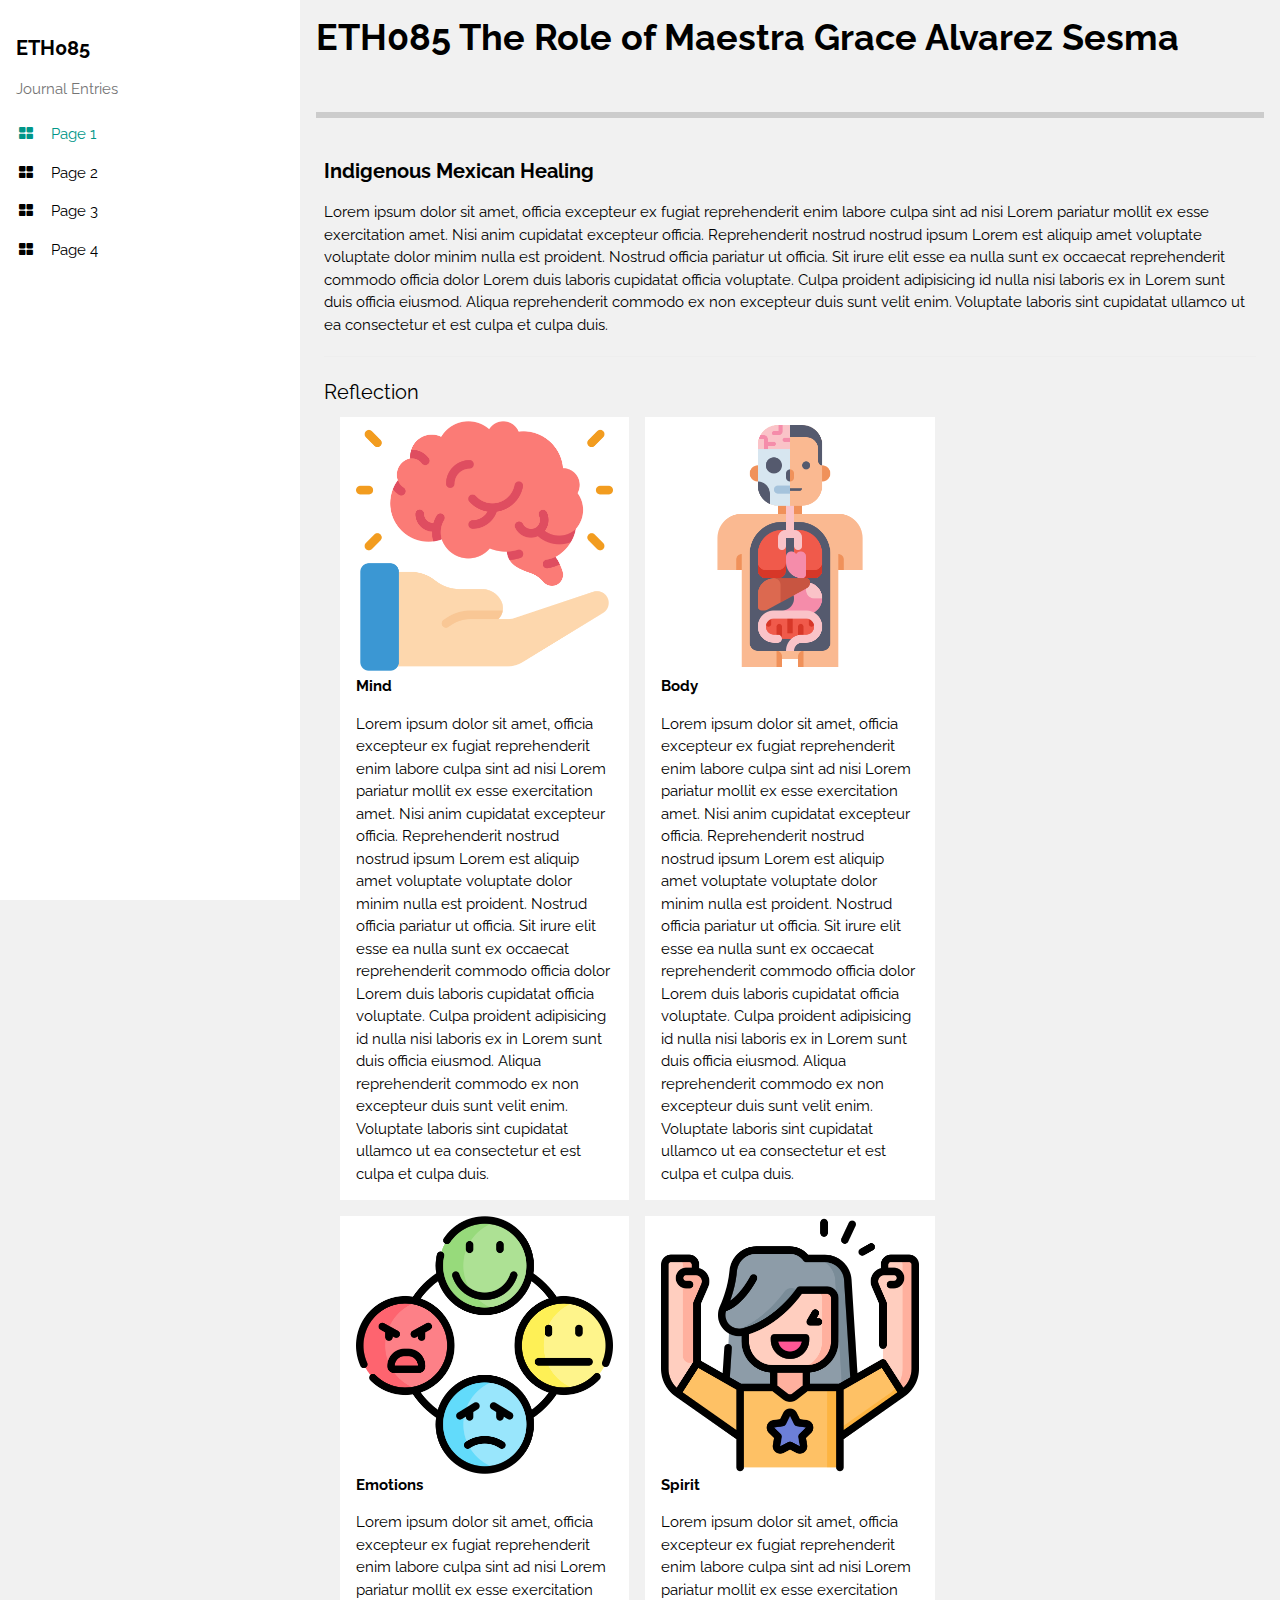
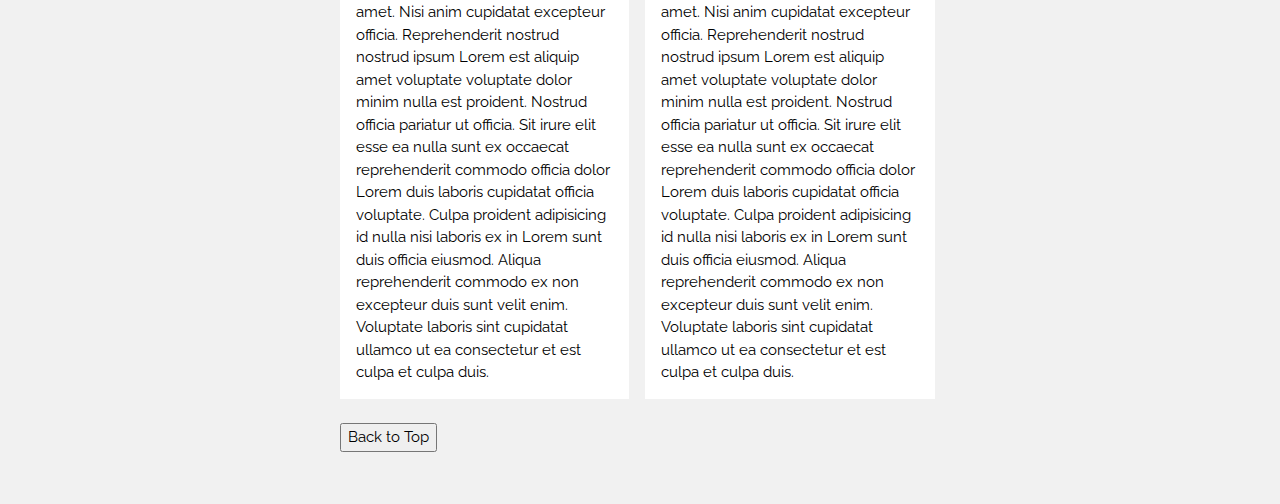
==== commit 64152b19: "added the lorem pragraph to index file" ====
--- a/index.html
+++ b/index.html
@@ -57,7 +57,7 @@
   <div class="w3-container w3-padding-large" style="margin-bottom:32px">
     <h4><b>Indigenous Mexican Healing
     </b></h4>
-    <p>Lorem ipsum dolor sit amet, qui minim labore adipisicing minim sint cillum sint consectetur cupidatat.</p>
+    <p>Lorem ipsum dolor sit amet, officia excepteur ex fugiat reprehenderit enim labore culpa sint ad nisi Lorem pariatur mollit ex esse exercitation amet. Nisi anim cupidatat excepteur officia. Reprehenderit nostrud nostrud ipsum Lorem est aliquip amet voluptate voluptate dolor minim nulla est proident. Nostrud officia pariatur ut officia. Sit irure elit esse ea nulla sunt ex occaecat reprehenderit commodo officia dolor Lorem duis laboris cupidatat officia voluptate. Culpa proident adipisicing id nulla nisi laboris ex in Lorem sunt duis officia eiusmod. Aliqua reprehenderit commodo ex non excepteur duis sunt velit enim. Voluptate laboris sint cupidatat ullamco ut ea consectetur et est culpa et culpa duis.</p>
 
     <hr>
     
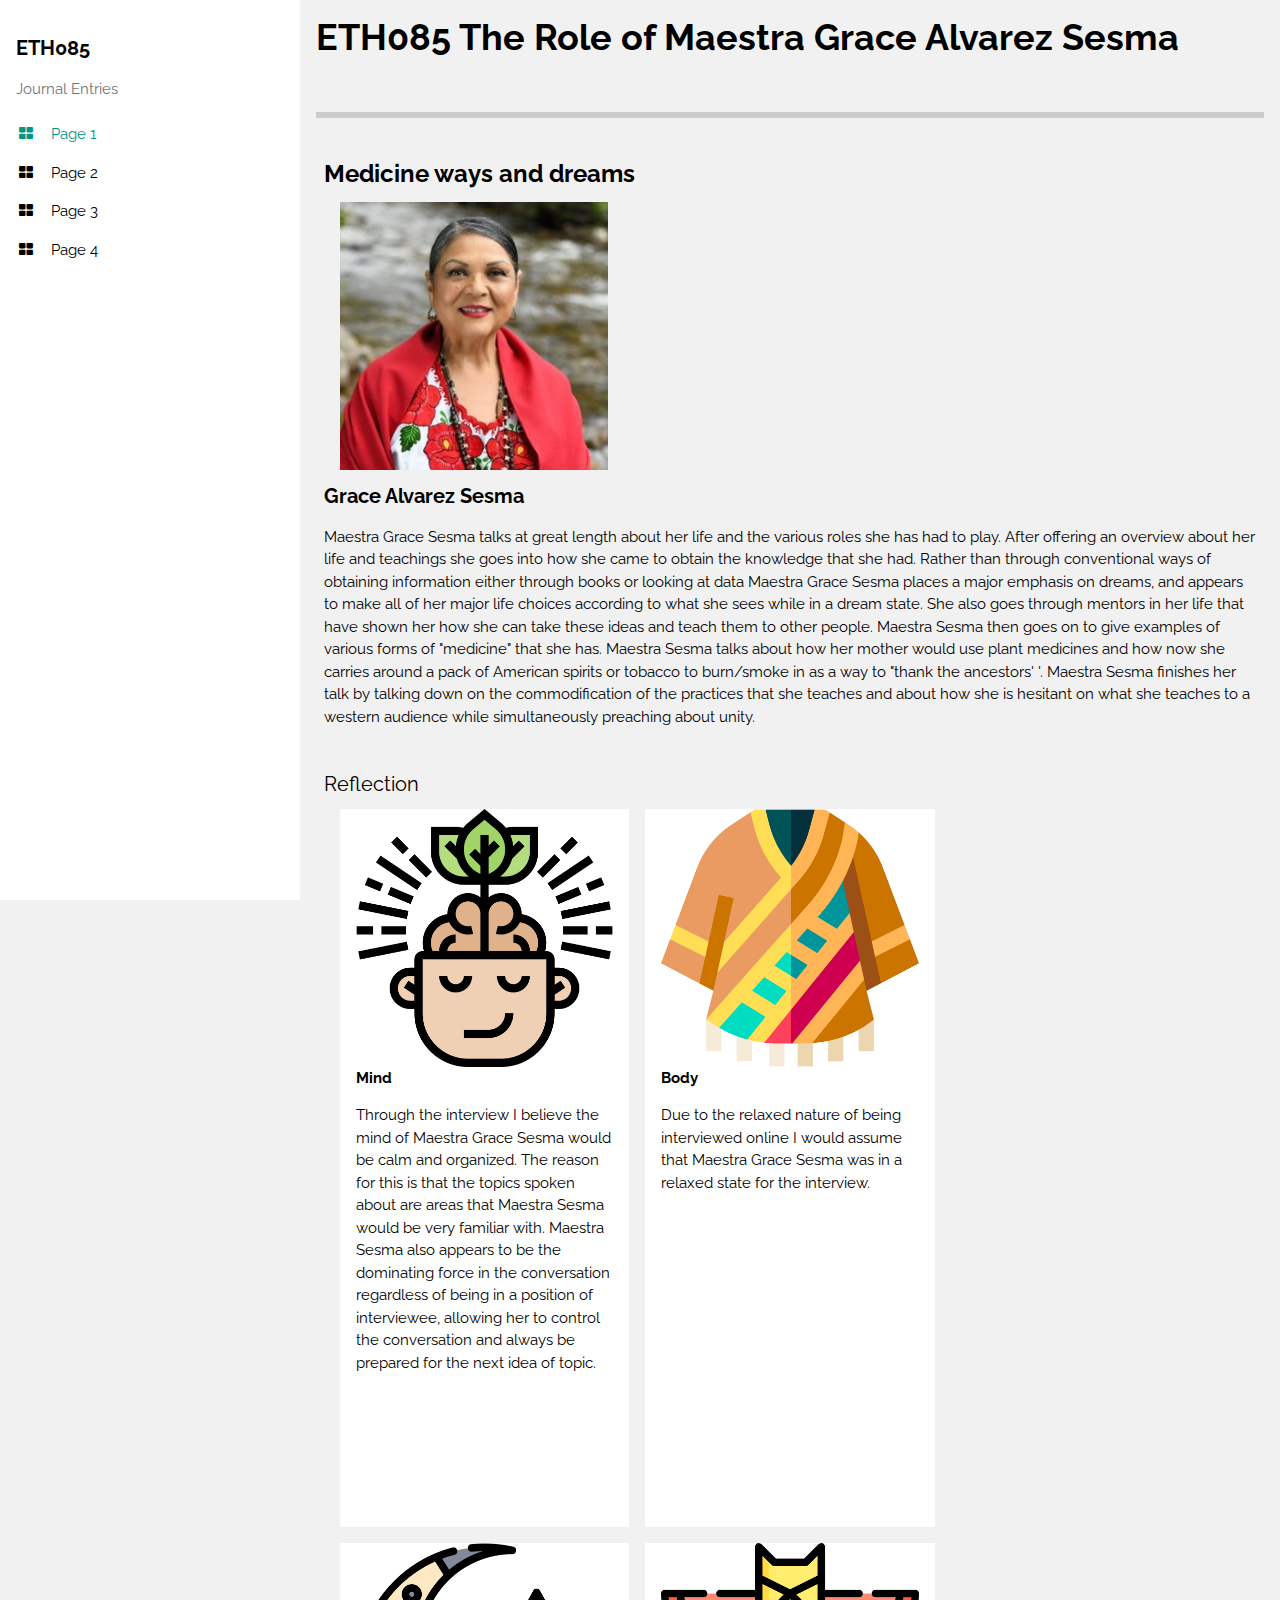
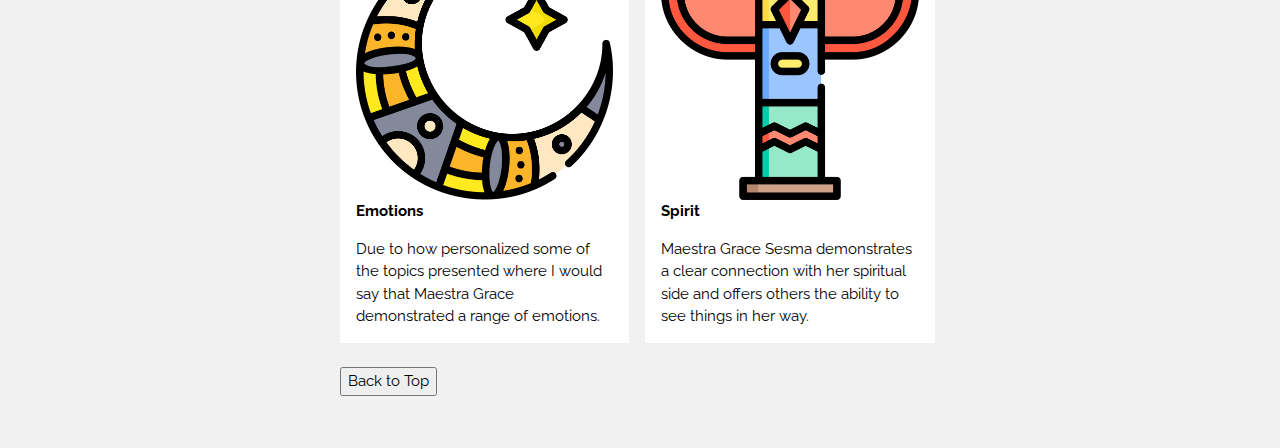
==== commit 1b114b75: "added all of the files" ====
--- a/index.html
+++ b/index.html
@@ -31,7 +31,7 @@
 
 <a href="page3.html" onclick="w3_close()" class="w3-bar-item w3-button w3-padding"><i class="fa fa-th-large fa-fw w3-margin-right"></i>Page 3</a> 
 
-<a href="#" onclick="w3_close()" class="w3-bar-item w3-button w3-padding"><i class="fa fa-th-large fa-fw w3-margin-right"></i>Page 4</a> 
+<a href="page4.html" onclick="w3_close()" class="w3-bar-item w3-button w3-padding"><i class="fa fa-th-large fa-fw w3-margin-right"></i>Page 4</a> 
 
   </div>
 
@@ -55,11 +55,17 @@
   
 
   <div class="w3-container w3-padding-large" style="margin-bottom:32px">
-    <h4><b>Indigenous Mexican Healing
-    </b></h4>
-    <p>Lorem ipsum dolor sit amet, officia excepteur ex fugiat reprehenderit enim labore culpa sint ad nisi Lorem pariatur mollit ex esse exercitation amet. Nisi anim cupidatat excepteur officia. Reprehenderit nostrud nostrud ipsum Lorem est aliquip amet voluptate voluptate dolor minim nulla est proident. Nostrud officia pariatur ut officia. Sit irure elit esse ea nulla sunt ex occaecat reprehenderit commodo officia dolor Lorem duis laboris cupidatat officia voluptate. Culpa proident adipisicing id nulla nisi laboris ex in Lorem sunt duis officia eiusmod. Aliqua reprehenderit commodo ex non excepteur duis sunt velit enim. Voluptate laboris sint cupidatat ullamco ut ea consectetur et est culpa et culpa duis.</p>
+    <h3><b>Medicine ways and dreams</b></h3>
+	<img src="img/grace.jpeg" alt="" style="width:300px" class=" w3-container" >
+    <h4><b>Grace Alvarez Sesma
+    </b></h4>   
+    <p>Maestra Grace Sesma talks at great length about her life and the various roles she has had to play. After offering an overview about her life and teachings she goes into how she came to obtain the knowledge that she had. Rather than through conventional ways of obtaining information either through books or looking at data Maestra Grace Sesma places a major emphasis on dreams, and appears to make all of her major life choices according to what she sees while in a dream state. She also goes through mentors in her life that have shown her how she can take these ideas and teach them to other people. Maestra Sesma then goes on to give examples of various forms of "medicine" that she has. Maestra Sesma talks about how her mother would use plant medicines and how now she carries around a pack of American spirits or tobacco to burn/smoke in as a way to "thank the ancestors' '. Maestra Sesma finishes her talk by talking down on the commodification of the practices that she teaches and about how she is hesitant on what she teaches to a western audience while simultaneously preaching about unity. </p>
+
+ 
+
 
     <hr>
+
     
 
 
@@ -74,13 +80,53 @@
     <div class="w3-row-padding">
 <div class="w3-third w3-container w3-margin-bottom">
 	
-<img src="img/brain.png" alt="" style="width:100%" class="w3-hover-opacity w3-container w3-white" >
+<img src="img/philosophy.png" alt="" style="width:100%" class="w3-hover-opacity w3-container w3-white" >
+
+<div class="w3-container w3-white change-height"
+
+	<p><b>Mind</b></p>
+	<p>Through the interview I believe the mind of Maestra Grace Sesma would be calm and organized. The reason for this is that the topics spoken about are areas that Maestra Sesma would be very familiar with. Maestra Sesma also appears to be the dominating force in the conversation regardless of being in a position of interviewee, allowing her to control the conversation and always be prepared for the next idea of topic. 
+</p>
+</div>
+
+</div>
+
+
+
+
+
+
+
+<div class="w3-third w3-container change-height">
+	
+<img src="img/poncho.png" alt="" style="width:100%" class="w3-hover-opacity w3-container w3-white" >
+
+<div class="w3-container w3-white change-height"
+
+	<p><b>Body</b></p>
+
+	<p>Due to the relaxed nature of being interviewed online I would assume that Maestra Grace Sesma was in a relaxed state for the interview. 
+
+</p>
+
+</div>
+
+</div>
+    </div>
+
+
+
+
+    <div class="w3-row-padding">
+<div class="w3-third w3-container w3-margin-bottom">
+	
+<img src="img/moon.png" alt="" style="width:100%" class="w3-hover-opacity w3-container w3-white" >
 
 <div class="w3-container w3-white"
 
-	<p><b>Mind</b></p>
-	<p>Lorem ipsum dolor sit amet, officia excepteur ex fugiat reprehenderit enim labore culpa sint ad nisi Lorem pariatur mollit ex esse exercitation amet. Nisi anim cupidatat excepteur officia. Reprehenderit nostrud nostrud ipsum Lorem est aliquip amet voluptate voluptate dolor minim nulla est proident. Nostrud officia pariatur ut officia. Sit irure elit esse ea nulla sunt ex occaecat reprehenderit commodo officia dolor Lorem duis laboris cupidatat officia voluptate. Culpa proident adipisicing id nulla nisi laboris ex in Lorem sunt duis officia eiusmod. Aliqua reprehenderit commodo ex non excepteur duis sunt velit enim. Voluptate laboris sint cupidatat ullamco ut ea consectetur et est culpa et culpa duis.</p>
-
+	<p><b>Emotions</b></p>
+	<p>Due to how personalized some of the topics presented where I would say that Maestra Grace demonstrated a range of emotions. 
+</p>
 </div>
 
 </div>
@@ -93,50 +139,15 @@
 
 <div class="w3-third w3-container w3-margin-bottom">
 	
-<img src="img/anatomy.png" alt="" style="width:100%" class="w3-hover-opacity w3-container w3-white" >
-
-<div class="w3-container w3-white"
-
-	<p><b>Body</b></p>
-	<p>Lorem ipsum dolor sit amet, officia excepteur ex fugiat reprehenderit enim labore culpa sint ad nisi Lorem pariatur mollit ex esse exercitation amet. Nisi anim cupidatat excepteur officia. Reprehenderit nostrud nostrud ipsum Lorem est aliquip amet voluptate voluptate dolor minim nulla est proident. Nostrud officia pariatur ut officia. Sit irure elit esse ea nulla sunt ex occaecat reprehenderit commodo officia dolor Lorem duis laboris cupidatat officia voluptate. Culpa proident adipisicing id nulla nisi laboris ex in Lorem sunt duis officia eiusmod. Aliqua reprehenderit commodo ex non excepteur duis sunt velit enim. Voluptate laboris sint cupidatat ullamco ut ea consectetur et est culpa et culpa duis.</p>
-
-</div>
-
-</div>
-    </div>
-
-
-
-
-    <div class="w3-row-padding">
-<div class="w3-third w3-container w3-margin-bottom">
-	
-<img src="img/emotion.png" alt="" style="width:100%" class="w3-hover-opacity w3-container w3-white" >
-
-<div class="w3-container w3-white"
-
-	<p><b>Emotions</b></p>
-	<p>Lorem ipsum dolor sit amet, officia excepteur ex fugiat reprehenderit enim labore culpa sint ad nisi Lorem pariatur mollit ex esse exercitation amet. Nisi anim cupidatat excepteur officia. Reprehenderit nostrud nostrud ipsum Lorem est aliquip amet voluptate voluptate dolor minim nulla est proident. Nostrud officia pariatur ut officia. Sit irure elit esse ea nulla sunt ex occaecat reprehenderit commodo officia dolor Lorem duis laboris cupidatat officia voluptate. Culpa proident adipisicing id nulla nisi laboris ex in Lorem sunt duis officia eiusmod. Aliqua reprehenderit commodo ex non excepteur duis sunt velit enim. Voluptate laboris sint cupidatat ullamco ut ea consectetur et est culpa et culpa duis.</p>
-
-</div>
-
-</div>
-
-
-
-
-
-
-
-<div class="w3-third w3-container w3-margin-bottom">
-	
-<img src="img/spirit.png" alt="" style="width:100%" class="w3-hover-opacity w3-container w3-white" >
+<img src="img/totem.png" alt="" style="width:100%" class="w3-hover-opacity w3-container w3-white" >
 
 <div class="w3-container w3-white"
 
 	<p><b>Spirit</b></p>
-	<p>Lorem ipsum dolor sit amet, officia excepteur ex fugiat reprehenderit enim labore culpa sint ad nisi Lorem pariatur mollit ex esse exercitation amet. Nisi anim cupidatat excepteur officia. Reprehenderit nostrud nostrud ipsum Lorem est aliquip amet voluptate voluptate dolor minim nulla est proident. Nostrud officia pariatur ut officia. Sit irure elit esse ea nulla sunt ex occaecat reprehenderit commodo officia dolor Lorem duis laboris cupidatat officia voluptate. Culpa proident adipisicing id nulla nisi laboris ex in Lorem sunt duis officia eiusmod. Aliqua reprehenderit commodo ex non excepteur duis sunt velit enim. Voluptate laboris sint cupidatat ullamco ut ea consectetur et est culpa et culpa duis.</p>
 
+	<p>Maestra Grace Sesma demonstrates a clear connection with her spiritual side and offers others the ability to see things in her way. 
+
+</p>
 		</div>
 
 	</div>
--- a/style.css
+++ b/style.css
@@ -377,3 +377,6 @@
   100% { left: 100%; }
 }
 
+.change-height {
+	height: 460px;
+}
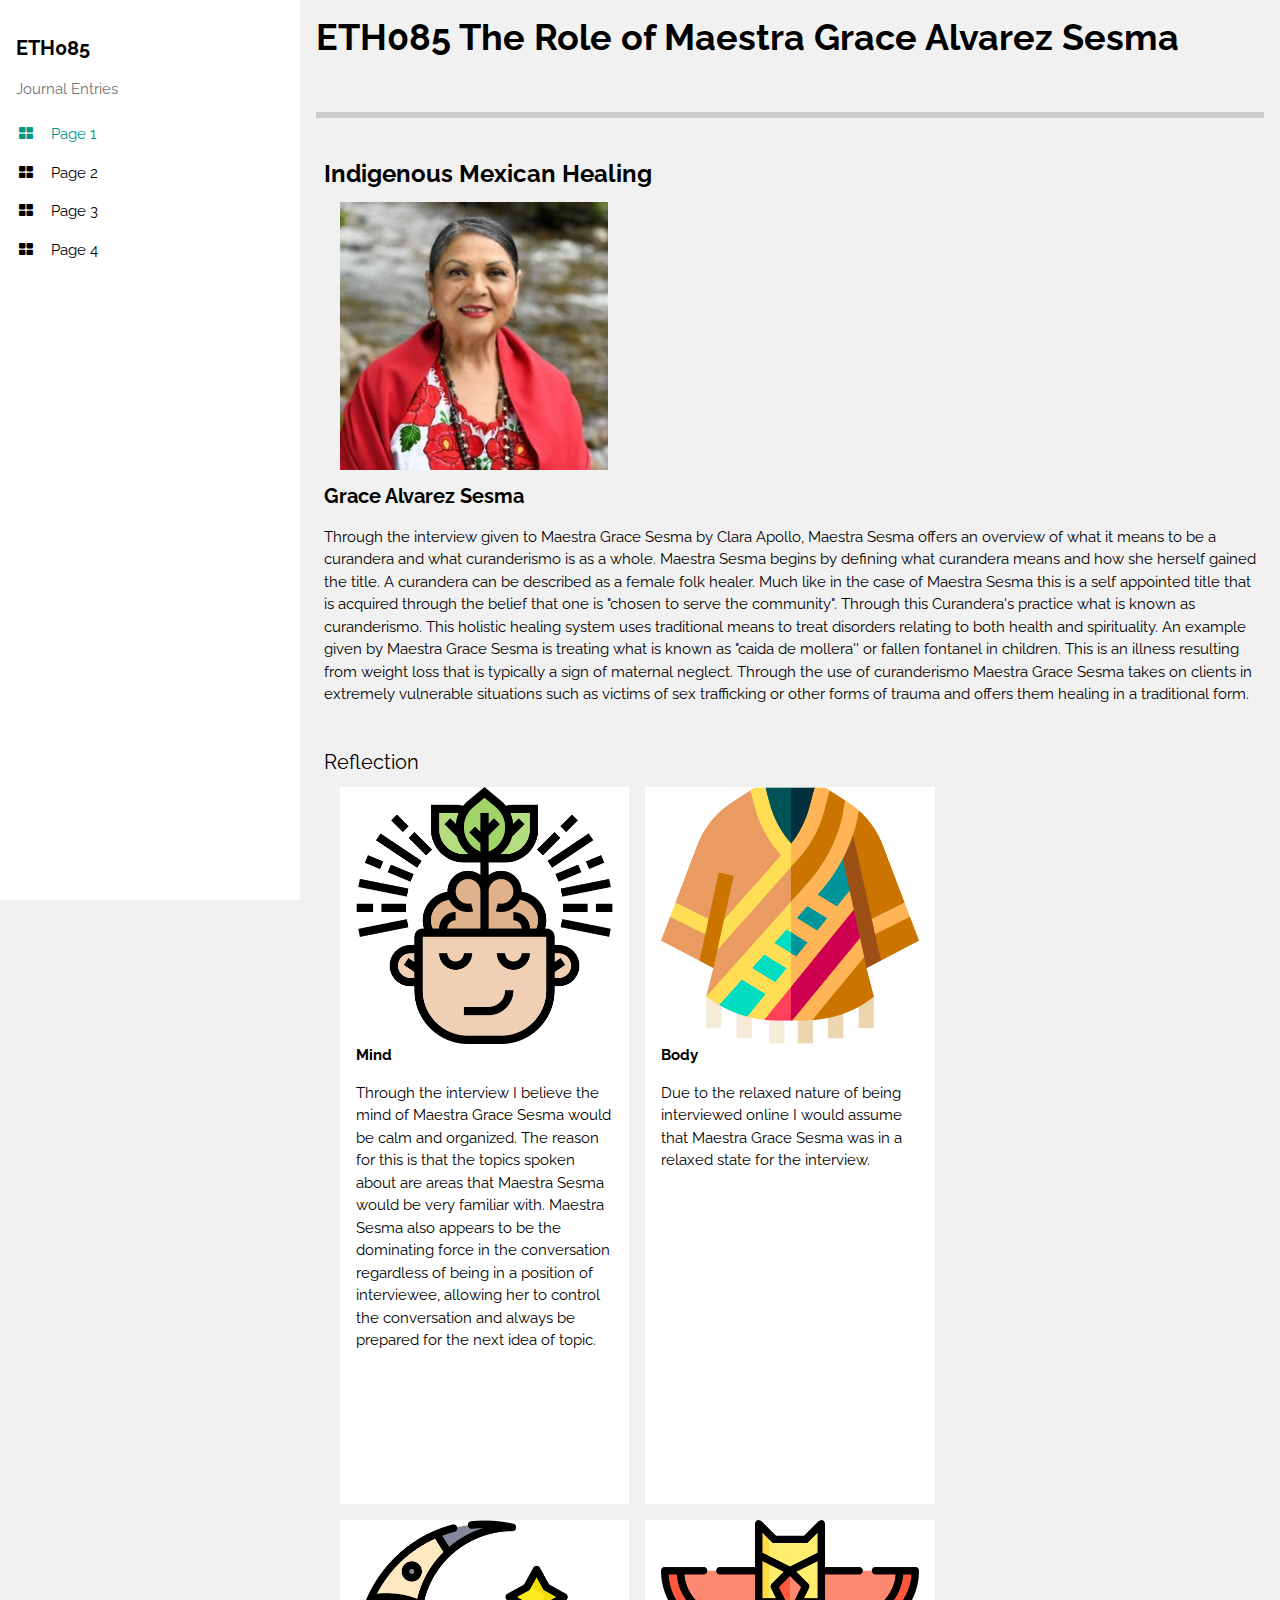
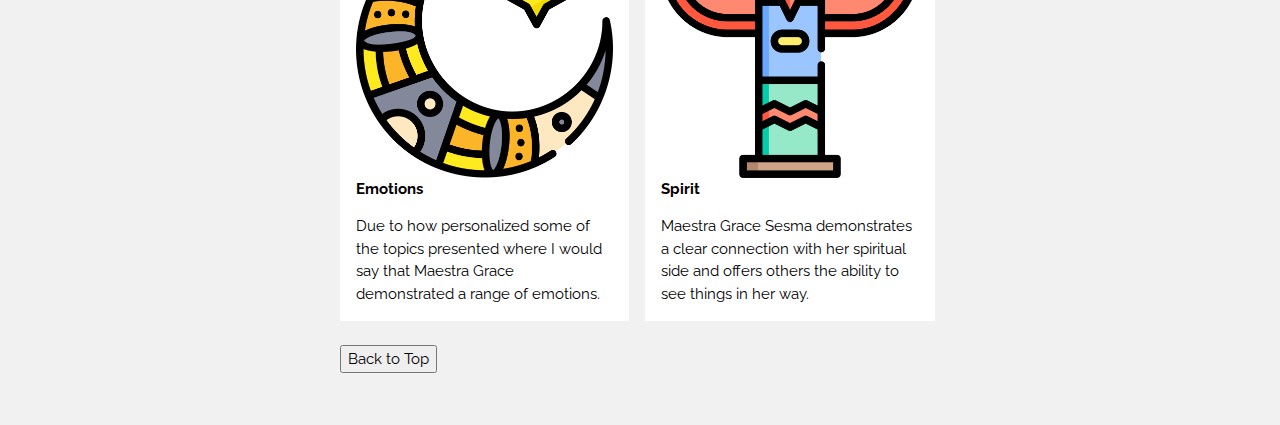
==== commit 490213f2: "fixed writing" ====
--- a/index.html
+++ b/index.html
@@ -55,13 +55,13 @@
   
 
   <div class="w3-container w3-padding-large" style="margin-bottom:32px">
-    <h3><b>Medicine ways and dreams</b></h3>
+    <h3><b>Indigenous Mexican Healing</b></h3>
 	<img src="img/grace.jpeg" alt="" style="width:300px" class=" w3-container" >
     <h4><b>Grace Alvarez Sesma
     </b></h4>   
-    <p>Maestra Grace Sesma talks at great length about her life and the various roles she has had to play. After offering an overview about her life and teachings she goes into how she came to obtain the knowledge that she had. Rather than through conventional ways of obtaining information either through books or looking at data Maestra Grace Sesma places a major emphasis on dreams, and appears to make all of her major life choices according to what she sees while in a dream state. She also goes through mentors in her life that have shown her how she can take these ideas and teach them to other people. Maestra Sesma then goes on to give examples of various forms of "medicine" that she has. Maestra Sesma talks about how her mother would use plant medicines and how now she carries around a pack of American spirits or tobacco to burn/smoke in as a way to "thank the ancestors' '. Maestra Sesma finishes her talk by talking down on the commodification of the practices that she teaches and about how she is hesitant on what she teaches to a western audience while simultaneously preaching about unity. </p>
+    <p>Through the interview given to Maestra Grace Sesma by Clara Apollo, Maestra Sesma offers an overview of what it means to be a curandera and what curanderismo is as a whole. Maestra Sesma begins by defining what curandera means and how she herself gained the title. A curandera can be described as a female folk healer. Much like in the case of Maestra Sesma this is a self appointed title that is acquired through the belief that one is "chosen to serve the community". Through this Curandera's practice what is known as curanderismo. This holistic healing system uses traditional means to treat disorders relating to both health and spirituality. An example given by Maestra Grace Sesma is treating what is known as "caida de mollera'' or fallen fontanel in children. This is an illness resulting from weight loss that is typically a sign of maternal neglect. Through the use of curanderismo Maestra Grace Sesma takes on clients in extremely vulnerable situations such as victims of sex trafficking or other forms of trauma and offers them healing in a traditional form. 
+    </p>
 
- 
 
 
     <hr>
